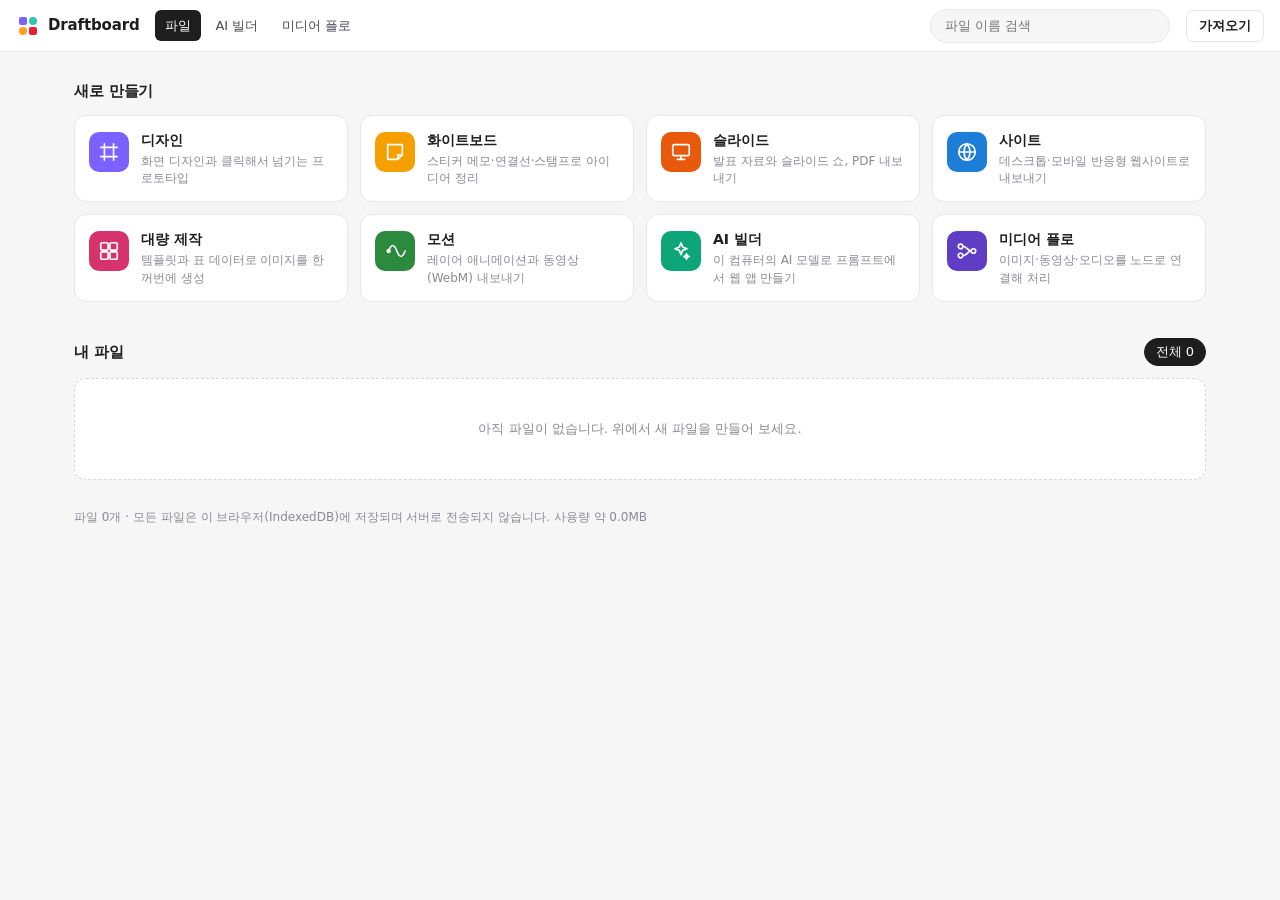
==== editor.html @ d63d5c28 "Draftboard: local browser design tool Design and prototyping, vector drawing, slides, whiteboard, re" ====
<!doctype html>
<html lang="ko">
<head>
  <meta charset="utf-8">
  <meta name="viewport" content="width=device-width, initial-scale=1">
  <title>Draftboard</title>
  <link rel="icon" href="favicon.svg" type="image/svg+xml">
  <link rel="stylesheet" href="styles.css">
</head>
<body>
  <header id="topbar">
    <div class="tb-left">
      <button id="menu-btn" class="tb-btn logo" title="메뉴" data-dd-owner>
        <svg viewBox="0 0 24 24" width="20" height="20"><rect x="3" y="3" width="8" height="8" rx="2" fill="#7B61FF"/><rect x="13" y="3" width="8" height="8" rx="4" fill="#2EC4B6"/><rect x="3" y="13" width="8" height="8" rx="4" fill="#FF9F1C"/><rect x="13" y="13" width="8" height="8" rx="2" fill="#E71D36"/></svg>
        <svg viewBox="0 0 8 8" width="8" height="8"><path d="M1 3l3 3 3-3" stroke="currentColor" fill="none"/></svg>
      </button>
      <div id="tools" class="tools"></div>
    </div>
    <div class="tb-center">
      <span id="kind-badge" class="kind-badge"></span>
      <input id="doc-name" spellcheck="false" autocomplete="off" title="파일 이름">
      <span id="save-state" class="save-state"></span>
    </div>
    <div class="tb-right">
      <button id="timer" class="timer-chip" hidden title="클릭하면 타이머를 끕니다"></button>
      <button id="undo-btn" class="tb-btn" title="실행 취소 (Ctrl+Z)"><svg viewBox="0 0 16 16" width="16" height="16"><path d="M5 3L2 6l3 3M2 6h8a4 4 0 010 8H7" stroke="currentColor" fill="none" stroke-width="1.3"/></svg></button>
      <button id="redo-btn" class="tb-btn" title="다시 실행 (Ctrl+Shift+Z)"><svg viewBox="0 0 16 16" width="16" height="16"><path d="M11 3l3 3-3 3M14 6H6a4 4 0 000 8h3" stroke="currentColor" fill="none" stroke-width="1.3"/></svg></button>
      <button id="zoom-btn" class="tb-btn zoom" data-dd-owner title="확대/축소">100%</button>
      <div class="split">
        <button id="play-btn" class="tb-btn" title="재생 (Ctrl+Alt+Enter)"><svg viewBox="0 0 16 16" width="16" height="16"><path d="M5 3l8 5-8 5z" fill="currentColor"/></svg></button>
        <button id="play-caret" class="tb-btn caret" data-dd-owner title="재생 방법"><svg viewBox="0 0 8 8" width="8" height="8"><path d="M1 3l3 3 3-3" stroke="currentColor" fill="none"/></svg></button>
      </div>
      <button id="export-btn" class="tb-primary" data-dd-owner>내보내기</button>
    </div>
  </header>

  <main id="app">
    <aside id="left" class="panel">
      <div class="tabs" id="left-tabs"></div>
      <div id="left-body" class="panel-body"></div>
    </aside>
    <section id="stage" data-tool="select">
      <svg id="canvas" xmlns="http://www.w3.org/2000/svg">
        <g id="world"></g>
        <g id="overlay"></g>
      </svg>
      <textarea id="text-editor" spellcheck="false"></textarea>
      <div id="stamp-palette" class="stamp-palette" hidden></div>
    </section>
    <aside id="right" class="panel">
      <div class="tabs" id="right-tabs"></div>
      <div id="props" class="panel-body"></div>
    </aside>
  </main>

  <div id="dropdown" class="dropdown" hidden></div>
  <div id="toast" role="status"></div>
  <input type="file" id="file-input" accept=".json,application/json" hidden>
  <input type="file" id="image-input" accept="image/*" multiple hidden>
  <div id="print-root"></div>

  <script src="scene.js"></script>
  <script src="motion.js"></script>
  <script src="codegen.js"></script>
  <script src="store.js"></script>
  <script src="zip.js"></script>
  <script src="editor-core.js"></script>
  <script src="editor-input.js"></script>
  <script src="editor-panels.js"></script>
  <script src="editor-present.js"></script>
  <script src="editor-extra.js"></script>
</body>
</html>
---- styles.css ----
:root {
  --accent: #0d8bff;
  --accent-soft: #e5f2ff;
  --bar: #2c2c2c;
  --bar-hover: #3d3d3d;
  --panel: #ffffff;
  --line: #e6e6e6;
  --text: #1e1e1e;
  --muted: #8a8a8a;
  --hover: #f2f2f2;
  --danger: #ff3d71;
  --font: "Pretendard", "Malgun Gothic", "Apple SD Gothic Neo", system-ui, sans-serif;
}

* { box-sizing: border-box; }
[hidden] { display: none !important; }
html, body { margin: 0; height: 100%; overflow: hidden; }
body { font: 12px/1.4 var(--font); color: var(--text); background: var(--panel); user-select: none; }
button { font: inherit; color: inherit; background: none; border: 0; cursor: pointer; padding: 0; }
input, select, textarea { font: inherit; color: inherit; }
svg { display: block; }
kbd { font: 11px ui-monospace, Consolas, monospace; background: var(--hover); border: 1px solid var(--line); border-radius: 3px; padding: 0 4px; }

/* ---------- top bar ---------- */
#topbar {
  height: 48px; background: var(--bar); color: #fff;
  display: grid; grid-template-columns: 1fr auto 1fr; align-items: center; padding: 0 8px; gap: 8px;
}
.tb-left, .tb-right { display: flex; align-items: center; gap: 2px; min-width: 0; }
.tb-right { justify-content: flex-end; gap: 4px; }
.tb-btn {
  height: 36px; min-width: 32px; padding: 0 8px; border-radius: 6px;
  display: inline-flex; align-items: center; justify-content: center; gap: 4px;
}
.tb-btn:hover { background: var(--bar-hover); }
.tb-btn:disabled { opacity: .35; cursor: default; background: none; }
.tb-btn.logo { margin-right: 4px; }
.tb-btn.zoom { min-width: 54px; font-variant-numeric: tabular-nums; }
.tb-btn.caret { min-width: 16px; padding: 0 3px; }
.tools { display: flex; gap: 2px; padding-left: 6px; border-left: 1px solid #444; }
.tool-group { display: flex; align-items: center; border-radius: 6px; }
.tool-group.active { background: var(--accent); }
.tool-group.active .tb-btn:hover { background: rgba(255, 255, 255, .12); }
.tool-group .tool { min-width: 34px; }
.split { display: flex; }
.tb-primary { height: 32px; padding: 0 14px; border-radius: 6px; background: var(--accent); color: #fff; font-weight: 600; }
.tb-primary:hover { filter: brightness(1.08); }
.tb-center { display: flex; align-items: center; gap: 8px; min-width: 0; }
.kind-badge { font-size: 11px; color: #bbb; border: 1px solid #555; border-radius: 10px; padding: 1px 8px; white-space: nowrap; }
.kind-badge:empty { display: none; }
#doc-name {
  width: 240px; text-align: center; background: transparent; border: 1px solid transparent;
  border-radius: 4px; color: #fff; padding: 5px 8px; font-weight: 600;
}
#doc-name:hover { border-color: #555; }
#doc-name:focus { outline: none; border-color: var(--accent); background: #1e1e1e; }
.save-state { color: #999; font-size: 11px; min-width: 44px; }
.timer-chip { height: 28px; padding: 0 10px; border-radius: 14px; background: #3a3a3a; color: #fff; font-variant-numeric: tabular-nums; }
.timer-chip.done { background: var(--danger); animation: blink 1s infinite; }
@keyframes blink { 50% { opacity: .55; } }

/* ---------- layout ---------- */
#app { display: grid; grid-template-columns: 240px 1fr 264px; height: calc(100% - 48px); }
.panel { background: var(--panel); display: flex; flex-direction: column; min-height: 0; }
.panel-body { flex: 1; overflow-y: auto; min-height: 0; }
#left { border-right: 1px solid var(--line); }
#right { border-left: 1px solid var(--line); }
.tabs { display: flex; gap: 2px; padding: 8px 8px 0; border-bottom: 1px solid var(--line); flex: none; }
.tab { padding: 6px 10px 8px; border-bottom: 2px solid transparent; color: var(--muted); font-weight: 600; }
.tab:hover { color: var(--text); }
.tab.on { color: var(--text); border-bottom-color: var(--text); }
.empty { color: var(--muted); padding: 16px; line-height: 1.7; }

/* ---------- layers ---------- */
.layers { list-style: none; margin: 0; padding: 4px 0 16px; }
.layer {
  display: flex; align-items: center; gap: 4px; height: 30px; padding-right: 6px; cursor: default;
  border-top: 1px solid transparent; border-bottom: 1px solid transparent;
}
.layer:hover { background: var(--hover); }
.layer.selected { background: var(--accent-soft); }
.layer.inner { color: #666; }
.layer.inner.selected { background: #f1f7ff; }
.layer.is-hidden .lname, .layer.is-hidden .licon { opacity: .4; }
.layer.drop-above { border-top-color: var(--accent); }
.layer.drop-below { border-bottom-color: var(--accent); }
.twisty { width: 14px; height: 20px; display: inline-flex; align-items: center; justify-content: center; color: #777; flex: none; }
.twisty.none { visibility: hidden; }
.licon { color: var(--muted); display: inline-flex; flex: none; }
.lname { flex: 1; overflow: hidden; white-space: nowrap; text-overflow: ellipsis; }
.rename { width: 100%; border: 1px solid var(--accent); border-radius: 3px; padding: 2px 4px; outline: none; }
.lbtn { width: 22px; height: 22px; border-radius: 4px; display: inline-flex; align-items: center; justify-content: center; color: var(--muted); visibility: hidden; flex: none; }
.lbtn:hover { background: #e4e4e4; color: var(--text); }
.layer:hover .lbtn, .lbtn.on { visibility: visible; }

/* ---------- slides ---------- */
.slides-head { display: flex; gap: 6px; padding: 10px; position: sticky; top: 0; background: var(--panel); z-index: 1; border-bottom: 1px solid var(--line); }
.slides { list-style: none; margin: 0; padding: 10px 10px 24px; display: grid; gap: 12px; }
.slide { display: grid; grid-template-columns: 18px 1fr; gap: 6px; align-items: start; border-radius: 6px; padding: 4px; border-top: 2px solid transparent; border-bottom: 2px solid transparent; }
.slide .num { color: var(--muted); font-variant-numeric: tabular-nums; padding-top: 2px; text-align: right; }
.slide .thumb { border: 1px solid var(--line); border-radius: 4px; overflow: hidden; background: #fff; width: 100%; }
.slide .thumb svg { width: 100%; height: 100%; }
.slide .slide-name { grid-column: 2; color: #555; white-space: nowrap; overflow: hidden; text-overflow: ellipsis; }
.slide:hover .thumb { border-color: #bbb; }
.slide.selected .thumb { outline: 2px solid var(--accent); outline-offset: -1px; }
.slide.drop-above { border-top-color: var(--accent); }
.slide.drop-below { border-bottom-color: var(--accent); }

/* ---------- stage ---------- */
#stage { position: relative; overflow: hidden; background-color: #f5f5f5; background-image: radial-gradient(circle, rgba(0,0,0,.09) 1px, transparent 1.2px); }
#canvas { width: 100%; height: 100%; touch-action: none; }
#stage #canvas { cursor: default; }
#stage[data-tool="rect"] #canvas, #stage[data-tool="ellipse"] #canvas, #stage[data-tool="frame"] #canvas,
#stage[data-tool="polygon"] #canvas, #stage[data-tool="star"] #canvas, #stage[data-tool="line"] #canvas,
#stage[data-tool="arrow"] #canvas, #stage[data-tool="pen"] #canvas, #stage[data-tool="pencil"] #canvas,
#stage[data-tool="marker"] #canvas, #stage[data-tool="connector"] #canvas, #stage[data-tool="sticky"] #canvas,
#stage[data-tool="stamp"] #canvas { cursor: crosshair; }
#stage[data-tool="text"] #canvas { cursor: text; }
#stage[data-tool="hand"] #canvas, #stage.space #canvas { cursor: grab; }
#stage.panning #canvas { cursor: grabbing; }
.frame-label { font: 11px var(--font); fill: #7a7a7a; user-select: none; }
.frame-label.sel { fill: var(--accent); }

#overlay * { pointer-events: none; }
#overlay .handle, #overlay .rot-zone, #overlay .anchor, #overlay .ctrl { pointer-events: all; }
#overlay .handle { fill: #fff; stroke: var(--accent); stroke-width: 1; }
#overlay .handle.pt { cursor: move; }
#overlay .rot-zone { fill: transparent; cursor: url("data:image/svg+xml,%3Csvg xmlns='http://www.w3.org/2000/svg' width='24' height='24' viewBox='0 0 24 24'%3E%3Cpath d='M6 15a7 7 0 1 0 2-9.5' fill='none' stroke='white' stroke-width='4'/%3E%3Cpath d='M6 15a7 7 0 1 0 2-9.5' fill='none' stroke='black' stroke-width='1.6'/%3E%3Cpath d='M3.5 3.5l5 1.6-3 4z' fill='black' stroke='white'/%3E%3C/svg%3E") 12 12, crosshair; }
#overlay .sel, #overlay .hover, #overlay .outline, #overlay .target { fill: none; stroke: var(--accent); }
#overlay .hover, #overlay .target { stroke-width: 2; }
#overlay .target { stroke: #18a058; }
#overlay .marquee { fill: rgba(13,139,255,.08); stroke: var(--accent); }
#overlay .guide { stroke: var(--danger); stroke-width: 1; }
#overlay .size-bg { fill: var(--accent); }
#overlay .size-text { fill: #fff; font: 600 11px var(--font); }
#overlay .vec-path { fill: none; stroke: var(--accent); stroke-width: 1; }
#overlay .ctrl-line { stroke: var(--accent); stroke-width: 1; }
#overlay .ctrl { fill: #fff; stroke: var(--accent); cursor: move; }
#overlay .anchor { fill: #fff; stroke: var(--accent); stroke-width: 1.5; cursor: move; }
#overlay .anchor.on { fill: var(--accent); }
#overlay .anchor.close { fill: #18a058; stroke: #18a058; }
#overlay .rubber { fill: none; stroke: var(--accent); stroke-dasharray: 4 3; }
#overlay .proto-link { fill: none; stroke: #18a0fb; stroke-width: 2; }
#overlay .proto-dot { fill: #fff; stroke: #18a0fb; stroke-width: 2; }
#overlay .proto-head { fill: #18a0fb; }
#overlay .proto-start rect { fill: #18a0fb; }
#overlay .proto-start text { fill: #fff; font: 600 11px var(--font); }
#overlay .measure { stroke: var(--danger); stroke-width: 1; }
#overlay .measure-box { fill: none; stroke: var(--danger); stroke-dasharray: 3 3; }
#overlay .measure-bg { fill: var(--danger); }
#overlay .measure-text { fill: #fff; font: 600 11px var(--font); }

#text-editor {
  position: absolute; display: none; margin: 0; padding: 0; border: 0; outline: 1px solid var(--accent);
  background: transparent; resize: none; overflow: hidden; z-index: 5; word-break: keep-all; overflow-wrap: anywhere;
}
.stamp-palette { position: absolute; top: 12px; left: 50%; transform: translateX(-50%); display: flex; gap: 2px; background: #fff; padding: 6px; border-radius: 10px; box-shadow: 0 6px 24px rgba(0,0,0,.15); z-index: 6; }
.stamp-palette[hidden] { display: none; }
.stamp { width: 36px; height: 36px; font-size: 22px; border-radius: 8px; }
.stamp:hover { background: var(--hover); }
.stamp.on { background: var(--accent-soft); outline: 2px solid var(--accent); }

/* ---------- properties ---------- */
.sec { border-bottom: 1px solid var(--line); padding: 12px 14px; }
.sec.head { padding-top: 10px; }
.sec-title { font-weight: 600; margin-bottom: 8px; display: flex; align-items: center; justify-content: space-between; min-height: 22px; }
.muted { color: var(--muted); }
.hint { color: var(--muted); margin: 8px 0 0; line-height: 1.55; }
.hint:first-child { margin-top: 0; }
.grid2 { display: grid; grid-template-columns: 1fr 1fr; gap: 8px; }
.grid2 + .grid2, .color-row + .grid2, .grid2 + .color-row, .seg + .grid2 { margin-top: 8px; }
.field { display: flex; align-items: center; height: 28px; border: 1px solid transparent; border-radius: 4px; background: var(--hover); padding: 0 6px; gap: 6px; min-width: 0; }
.field:hover { border-color: var(--line); }
.field:focus-within { border-color: var(--accent); background: #fff; }
.field > span { color: var(--muted); font-size: 11px; white-space: nowrap; flex: none; }
.field > span[data-scrub] { cursor: ew-resize; min-width: 12px; }
.field input, .field select { flex: 1; min-width: 0; width: 100%; border: 0; background: transparent; outline: none; padding: 0; }
.field select { cursor: pointer; }
.full { grid-column: 1 / -1; }
.type-badge { display: inline-flex; align-items: center; gap: 6px; color: var(--muted); margin-bottom: 6px; }
.name-input { width: 100%; border: 1px solid transparent; border-radius: 4px; padding: 4px 6px; font-weight: 600; background: transparent; }
.name-input:hover { border-color: var(--line); }
.name-input:focus { outline: none; border-color: var(--accent); }
.row { display: flex; align-items: center; gap: 8px; min-height: 28px; }
.row + .row, .color-row + .color-row { margin-top: 6px; }
.color-row .field { flex: 1; }
.swatch { width: 18px; height: 18px; border-radius: 3px; border: 1px solid rgba(0,0,0,.15); background: var(--c); position: relative; flex: none; cursor: pointer; overflow: hidden; }
.swatch input { position: absolute; inset: -6px; opacity: 0; cursor: pointer; width: 32px; height: 32px; }
.icon-btn { width: 28px; height: 28px; border-radius: 4px; display: inline-flex; align-items: center; justify-content: center; color: #555; flex: none; }
.icon-btn:hover { background: var(--hover); }
.icon-btn.on { background: var(--accent-soft); color: var(--accent); }
.icon-btn:disabled { opacity: .3; cursor: default; background: none; }
.align-row { display: flex; justify-content: space-between; }
.seg { display: flex; gap: 2px; background: var(--hover); border-radius: 6px; padding: 2px; }
.seg.wrap { flex-wrap: wrap; }
.seg .icon-btn { height: 24px; flex: 1; }
.seg-btn { flex: 1; height: 24px; border-radius: 4px; color: #555; padding: 0 6px; white-space: nowrap; }
.seg-btn:hover { background: #e9e9e9; }
.seg-btn.on { background: #fff; color: var(--text); box-shadow: 0 1px 2px rgba(0,0,0,.12); font-weight: 600; }
.btn { height: 28px; padding: 0 10px; border-radius: 5px; border: 1px solid var(--line); background: #fff; display: inline-flex; align-items: center; justify-content: center; gap: 6px; white-space: nowrap; }
.btn:hover { background: var(--hover); }
.btn.primary { background: var(--accent); border-color: var(--accent); color: #fff; }
.btn.primary:hover { filter: brightness(1.06); }
.btn.small { height: 26px; padding: 0 8px; }
.btn-row { display: flex; gap: 6px; flex-wrap: wrap; margin-top: 8px; }
.btn-row:first-child { margin-top: 0; }
.btn-row .btn { flex: 1; }
.btn-col { display: grid; gap: 6px; }
.slides-head .btn { flex: 1; }
.tips { margin: 0 0 4px; padding-left: 16px; color: #555; line-height: 1.9; }
.swatches { display: grid; grid-template-columns: repeat(8, 1fr); gap: 6px; }
.sw { aspect-ratio: 1; border-radius: 50%; background: var(--c); border: 1px solid rgba(0,0,0,.15); }
.sw.on { outline: 2px solid var(--accent); outline-offset: 2px; }
.notes { width: 100%; min-height: 90px; resize: vertical; border: 1px solid var(--line); border-radius: 4px; padding: 6px; outline: none; }
.notes:focus { border-color: var(--accent); }
.check { display: flex; align-items: center; gap: 6px; height: 24px; }
.fx-title { display: flex; justify-content: space-between; align-items: center; color: #555; margin: 4px 0 6px; }
.fx-title:not(:first-child) { margin-top: 12px; }
.rule-label { color: var(--muted); margin-bottom: 6px; }
.link-list { list-style: none; margin: 0; padding: 0; }
.link-list li { display: flex; justify-content: space-between; gap: 8px; padding: 6px 4px; border-radius: 4px; cursor: pointer; }
.link-list li:hover { background: var(--hover); }
.link-list li span { overflow: hidden; text-overflow: ellipsis; white-space: nowrap; }

/* timeline */
.timeline { list-style: none; margin: 0; padding: 0; position: relative; }
.tl-row { display: grid; grid-template-columns: 84px 1fr; align-items: center; gap: 8px; height: 26px; border-radius: 4px; cursor: pointer; padding: 0 4px; }
.tl-row:hover { background: var(--hover); }
.tl-row.selected { background: var(--accent-soft); }
.tl-name { overflow: hidden; text-overflow: ellipsis; white-space: nowrap; }
.tl-track { position: relative; height: 10px; background: #eee; border-radius: 5px; }
.tl-bar { position: absolute; top: 0; bottom: 0; background: #7b61ff; border-radius: 5px; }
.tl-bar.loop { background: repeating-linear-gradient(90deg, #7b61ff 0 6px, #a594ff 6px 12px); }
.tl-scale { display: flex; justify-content: space-between; color: var(--muted); font-size: 10px; margin: 0 4px 4px 96px; }
.tl-wrap { position: relative; }
.tl-head { position: absolute; top: 0; bottom: 0; left: calc(96px + (100% - 100px) * var(--p, 0)); width: 2px; background: var(--danger); border-radius: 1px; pointer-events: none; }
.tl-head[hidden] { display: none; }

/* code */
.inspect { width: 100%; border-collapse: collapse; }
.inspect th { text-align: left; color: var(--muted); font-weight: 400; padding: 3px 6px 3px 0; vertical-align: top; white-space: nowrap; width: 1%; }
.inspect td { padding: 3px 0; font-family: ui-monospace, Consolas, monospace; font-size: 11px; word-break: break-all; cursor: copy; }
.inspect td:hover { color: var(--accent); }
.code { margin: 8px 0 0; background: #1e1e2a; color: #e6e6f0; border-radius: 6px; padding: 10px; font: 11px/1.5 ui-monospace, Consolas, monospace; max-height: 340px; overflow: auto; white-space: pre; user-select: text; }

/* ---------- dropdown / modal / toast ---------- */
.dropdown {
  position: fixed; z-index: 50; min-width: 220px; background: #1e1e1e; color: #fff; border-radius: 8px;
  padding: 6px 0; box-shadow: 0 8px 28px rgba(0,0,0,.3); max-height: calc(100vh - 16px); overflow-y: auto;
}
.dropdown[hidden] { display: none; }
.dd-item { display: flex; justify-content: space-between; align-items: center; gap: 24px; width: 100%; padding: 6px 16px 6px 26px; text-align: left; position: relative; }
.dd-item > span { display: inline-flex; align-items: center; gap: 8px; }
.dd-item:hover:not(:disabled) { background: var(--accent); }
.dd-item:disabled { opacity: .4; cursor: default; }
.dd-item.checked::before { content: "✓"; position: absolute; left: 9px; }
.dd-item kbd { background: none; border: 0; color: #aaa; padding: 0; }
.dd-item:hover kbd { color: #fff; }
.dd-ic { display: inline-flex; color: #ddd; }
.dd-head { color: #8d8d8d; font-size: 11px; padding: 8px 16px 2px; }
.dd-sep { height: 1px; background: #3a3a3a; margin: 6px 0; }

.modal { position: fixed; inset: 0; background: rgba(0,0,0,.35); display: flex; align-items: center; justify-content: center; z-index: 60; }
.modal-box { width: 460px; max-width: calc(100vw - 32px); max-height: 86vh; display: flex; flex-direction: column; background: #fff; border-radius: 10px; box-shadow: 0 16px 48px rgba(0,0,0,.3); }
.modal-box.wide { width: 900px; }
.modal-head { display: flex; justify-content: space-between; align-items: center; padding: 10px 16px; font-weight: 600; font-size: 13px; border-bottom: 1px solid var(--line); flex: none; }
.modal-body { padding: 14px 16px 16px; overflow: auto; user-select: text; }
.progress { height: 8px; border-radius: 4px; background: #eee; overflow: hidden; margin-top: 10px; }
.progress span { display: block; height: 100%; width: 0; background: var(--accent); transition: width .2s; }
.sc-grid { display: grid; grid-template-columns: repeat(2, 1fr); gap: 4px 28px; }
.sc-grid h4 { margin: 10px 0 4px; font-size: 12px; }
.sc-row { display: flex; justify-content: space-between; gap: 12px; padding: 5px 0; border-bottom: 1px solid #f0f0f0; }
.input { width: 100%; border: 1px solid var(--line); border-radius: 5px; padding: 6px 8px; background: #fff; outline: none; }
.input:focus { border-color: var(--accent); }
.lbl { display: block; font-weight: 600; margin: 12px 0 6px; }
.lbl:first-child { margin-top: 0; }

/* bulk creation */
.bz { display: grid; grid-template-columns: 1fr 1fr; gap: 20px; }
.bz-data { min-height: 220px; resize: vertical; font: 12px/1.5 ui-monospace, Consolas, monospace; white-space: pre; }
.bz-map { width: 100%; border-collapse: collapse; }
.bz-map td { padding: 3px 0; }
.bz-map td:first-child { padding-right: 10px; white-space: nowrap; }
.bz-preview { max-height: 220px; overflow: auto; border: 1px solid var(--line); border-radius: 5px; }
.bz-table { border-collapse: collapse; width: 100%; font-size: 11px; }
.bz-table th, .bz-table td { border-bottom: 1px solid #f0f0f0; padding: 4px 6px; text-align: left; white-space: nowrap; max-width: 160px; overflow: hidden; text-overflow: ellipsis; }
.bz-table th { background: #fafafa; position: sticky; top: 0; }
.bz-foot { display: flex; justify-content: flex-end; align-items: center; gap: 8px; margin-top: 16px; padding-top: 12px; border-top: 1px solid var(--line); }
.bz-foot .muted { margin-right: auto; }

#toast {
  position: fixed; left: 50%; bottom: 24px; transform: translate(-50%, 20px); opacity: 0; pointer-events: none;
  background: #1e1e1e; color: #fff; padding: 9px 14px; border-radius: 6px; transition: .2s; z-index: 90; max-width: min(640px, calc(100vw - 32px));
}
#toast.show { opacity: 1; transform: translate(-50%, 0); }
.fatal { position: fixed; inset: 48px 0 0; display: grid; place-items: center; background: #fff; font-size: 14px; z-index: 80; }
.fatal a { color: var(--accent); }

/* ---------- presentation ---------- */
.present { position: fixed; inset: 0; z-index: 100; background: #111; color: #fff; overflow: hidden; }
.pr-layer { position: absolute; inset: 0 0 56px; }
.pr-screen { position: absolute; inset: 0; display: grid; place-items: center; }
.pr-screen svg { box-shadow: 0 10px 40px rgba(0,0,0,.45); background: #fff; }
.pr-hud { position: absolute; left: 0; right: 0; bottom: 0; height: 56px; display: flex; align-items: center; justify-content: center; gap: 10px; background: #1b1b1b; border-top: 1px solid #2a2a2a; }
.pr-hud button { height: 32px; min-width: 32px; padding: 0 10px; border-radius: 6px; color: #ddd; }
.pr-hud button:hover { background: #2f2f2f; color: #fff; }
.pr-count { font-variant-numeric: tabular-nums; color: #aaa; min-width: 56px; text-align: center; }
.pr-title { color: #888; max-width: 30vw; overflow: hidden; text-overflow: ellipsis; white-space: nowrap; margin-right: 12px; }
.pr-notes { position: absolute; left: 50%; bottom: 72px; transform: translateX(-50%); width: min(720px, 90vw); max-height: 30vh; overflow: auto; background: rgba(20,20,20,.92); border: 1px solid #333; border-radius: 10px; padding: 14px 18px; font-size: 15px; line-height: 1.6; white-space: pre-wrap; }
.pr-notes[hidden], .pr-end[hidden] { display: none; }
.pr-end { position: absolute; inset: 0 0 56px; display: grid; place-items: center; background: #000; text-align: center; }
.pr-end div { display: grid; gap: 8px; font-size: 16px; }
.pr-end span { color: #999; font-size: 13px; }
.pr-hot { position: fixed; border: 2px solid #18a0fb; background: rgba(24,160,251,.18); border-radius: 4px; pointer-events: none; animation: hot .7s ease-out forwards; }
@keyframes hot { from { opacity: 1; } to { opacity: 0; } }

/* ---------- printing slides ---------- */
#print-root { display: none; }
@media print {
  body { overflow: visible; height: auto; background: #fff; }
  body > *:not(#print-root) { display: none !important; }
  #print-root { display: block; }
  .print-page { width: 100vw; height: 100vh; page-break-after: always; break-after: page; overflow: hidden; }
  .print-page svg { width: 100%; height: 100%; }
}

/* ---------- embedded demo ---------- */
body.demo #save-state, body.demo #kind-badge { display: none; }
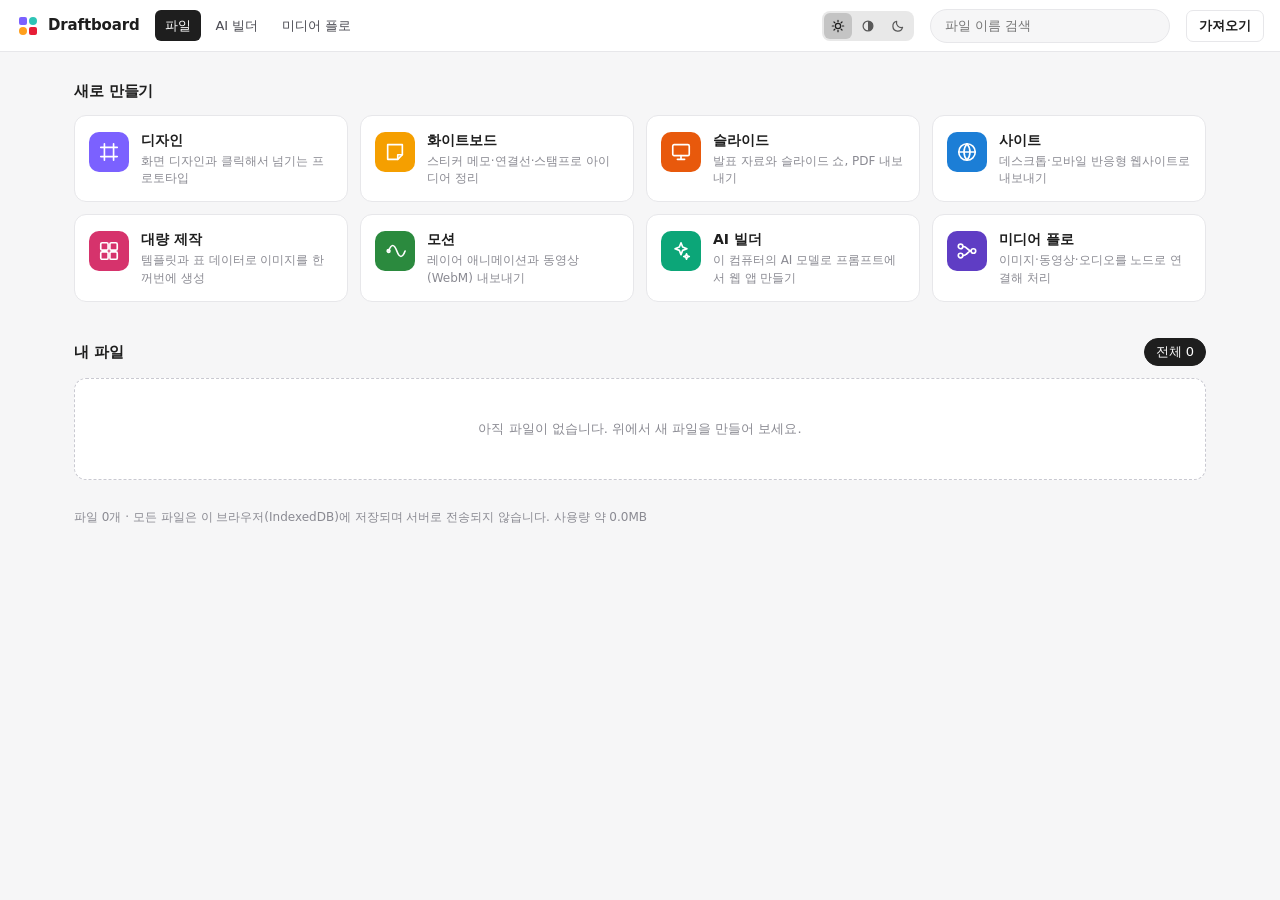
==== commit 4094a50d: "Add light, gray and dark themes and a home button - theme.js keeps the chosen theme across pages and" ====
--- a/editor.html
+++ b/editor.html
@@ -5,14 +5,18 @@
   <meta name="viewport" content="width=device-width, initial-scale=1">
   <title>Draftboard</title>
   <link rel="icon" href="favicon.svg" type="image/svg+xml">
+  <script src="theme.js"></script>
   <link rel="stylesheet" href="styles.css">
 </head>
 <body>
   <header id="topbar">
     <div class="tb-left">
-      <button id="menu-btn" class="tb-btn logo" title="메뉴" data-dd-owner>
-        <svg viewBox="0 0 24 24" width="20" height="20"><rect x="3" y="3" width="8" height="8" rx="2" fill="#7B61FF"/><rect x="13" y="3" width="8" height="8" rx="4" fill="#2EC4B6"/><rect x="3" y="13" width="8" height="8" rx="4" fill="#FF9F1C"/><rect x="13" y="13" width="8" height="8" rx="2" fill="#E71D36"/></svg>
-        <svg viewBox="0 0 8 8" width="8" height="8"><path d="M1 3l3 3 3-3" stroke="currentColor" fill="none"/></svg>
+      <a id="home-btn" class="tb-btn home" href="index.html" title="홈으로" aria-label="홈으로">
+        <svg viewBox="0 0 24 24" width="20" height="20" aria-hidden="true"><rect x="3" y="3" width="8" height="8" rx="2" fill="#7B61FF"/><rect x="13" y="3" width="8" height="8" rx="4" fill="#2EC4B6"/><rect x="3" y="13" width="8" height="8" rx="4" fill="#FF9F1C"/><rect x="13" y="13" width="8" height="8" rx="2" fill="#E71D36"/></svg>
+      </a>
+      <button id="menu-btn" class="tb-btn menu" title="메뉴" aria-label="메뉴" data-dd-owner>
+        <svg viewBox="0 0 16 16" width="16" height="16" aria-hidden="true"><path d="M2.5 4h11M2.5 8h11M2.5 12h11" stroke="currentColor" stroke-width="1.4" stroke-linecap="round"/></svg>
+        <svg viewBox="0 0 8 8" width="8" height="8" aria-hidden="true"><path d="M1 3l3 3 3-3" stroke="currentColor" fill="none"/></svg>
       </button>
       <div id="tools" class="tools"></div>
     </div>
@@ -22,6 +26,7 @@
       <span id="save-state" class="save-state"></span>
     </div>
     <div class="tb-right">
+      <div class="tb-theme compact" data-theme-switch></div>
       <button id="timer" class="timer-chip" hidden title="클릭하면 타이머를 끕니다"></button>
       <button id="undo-btn" class="tb-btn" title="실행 취소 (Ctrl+Z)"><svg viewBox="0 0 16 16" width="16" height="16"><path d="M5 3L2 6l3 3M2 6h8a4 4 0 010 8H7" stroke="currentColor" fill="none" stroke-width="1.3"/></svg></button>
       <button id="redo-btn" class="tb-btn" title="다시 실행 (Ctrl+Shift+Z)"><svg viewBox="0 0 16 16" width="16" height="16"><path d="M11 3l3 3-3 3M14 6H6a4 4 0 000 8h3" stroke="currentColor" fill="none" stroke-width="1.3"/></svg></button>
--- a/styles.css
+++ b/styles.css
@@ -1,15 +1,80 @@
 :root {
   --accent: #0d8bff;
   --accent-soft: #e5f2ff;
+  --accent-soft-2: #f1f7ff;
   --bar: #2c2c2c;
   --bar-hover: #3d3d3d;
+  --bar-line: #444444;
   --panel: #ffffff;
+  --raised: #ffffff;
   --line: #e6e6e6;
+  --line-soft: #f0f0f0;
+  --line-strong: #bbbbbb;
   --text: #1e1e1e;
+  --text-2: #555555;
   --muted: #8a8a8a;
   --hover: #f2f2f2;
+  --hover-2: #e6e6e6;
+  --canvas: #f5f5f5;
+  --canvas-board: #f4f1ea;
+  --grid-dot: rgba(0, 0, 0, .09);
+  --frame-label: #7a7a7a;
+  --swatch-line: rgba(0, 0, 0, .15);
+  --menu: #1e1e1e;
+  --menu-line: #3a3a3a;
+  --toast: #1e1e1e;
   --danger: #ff3d71;
   --font: "Pretendard", "Malgun Gothic", "Apple SD Gothic Neo", system-ui, sans-serif;
+}
+:root[data-theme="gray"] {
+  --accent-soft: rgba(13, 139, 255, .32);
+  --accent-soft-2: rgba(13, 139, 255, .18);
+  --bar: #36363a;
+  --bar-hover: #46464b;
+  --bar-line: #55555b;
+  --panel: #48484d;
+  --raised: #5a5a60;
+  --line: #5c5c62;
+  --line-soft: #535358;
+  --line-strong: #7c7c83;
+  --text: #f2f2f4;
+  --text-2: #d6d6db;
+  --muted: #b8b8be;
+  --hover: #545459;
+  --hover-2: #606066;
+  --canvas: #5d5d62;
+  --canvas-board: #5f5d58;
+  --grid-dot: rgba(255, 255, 255, .09);
+  --frame-label: #cfcfd4;
+  --swatch-line: rgba(255, 255, 255, .25);
+  --menu: #2c2c30;
+  --menu-line: #46464b;
+  --toast: #2c2c30;
+}
+:root[data-theme="dark"] {
+  --accent-soft: rgba(13, 139, 255, .26);
+  --accent-soft-2: rgba(13, 139, 255, .14);
+  --bar: #1c1c1e;
+  --bar-hover: #2f2f33;
+  --bar-line: #3a3a3e;
+  --panel: #2a2a2d;
+  --raised: #3a3a3e;
+  --line: #3a3a3e;
+  --line-soft: #333336;
+  --line-strong: #56565c;
+  --text: #ececee;
+  --text-2: #c4c4c9;
+  --muted: #8e8e95;
+  --hover: #343438;
+  --hover-2: #3f3f44;
+  --canvas: #1e1e1e;
+  --canvas-board: #22201d;
+  --grid-dot: rgba(255, 255, 255, .07);
+  --frame-label: #9a9aa2;
+  --swatch-line: rgba(255, 255, 255, .2);
+  --menu: #232326;
+  --menu-line: #3a3a3e;
+  --toast: #3a3a3e;
 }
 
 * { box-sizing: border-box; }
@@ -18,26 +83,28 @@
 body { font: 12px/1.4 var(--font); color: var(--text); background: var(--panel); user-select: none; }
 button { font: inherit; color: inherit; background: none; border: 0; cursor: pointer; padding: 0; }
 input, select, textarea { font: inherit; color: inherit; }
+a { color: inherit; }
 svg { display: block; }
 kbd { font: 11px ui-monospace, Consolas, monospace; background: var(--hover); border: 1px solid var(--line); border-radius: 3px; padding: 0 4px; }
 
 /* ---------- top bar ---------- */
 #topbar {
-  height: 48px; background: var(--bar); color: #fff;
+  height: 48px; background: var(--bar); color: #fff; border-bottom: 1px solid var(--bar-line);
   display: grid; grid-template-columns: 1fr auto 1fr; align-items: center; padding: 0 8px; gap: 8px;
 }
 .tb-left, .tb-right { display: flex; align-items: center; gap: 2px; min-width: 0; }
 .tb-right { justify-content: flex-end; gap: 4px; }
 .tb-btn {
-  height: 36px; min-width: 32px; padding: 0 8px; border-radius: 6px;
+  height: 36px; min-width: 32px; padding: 0 8px; border-radius: 6px; text-decoration: none;
   display: inline-flex; align-items: center; justify-content: center; gap: 4px;
 }
 .tb-btn:hover { background: var(--bar-hover); }
 .tb-btn:disabled { opacity: .35; cursor: default; background: none; }
-.tb-btn.logo { margin-right: 4px; }
+.tb-btn.home { min-width: 36px; }
+.tb-btn.menu { margin-right: 4px; }
 .tb-btn.zoom { min-width: 54px; font-variant-numeric: tabular-nums; }
 .tb-btn.caret { min-width: 16px; padding: 0 3px; }
-.tools { display: flex; gap: 2px; padding-left: 6px; border-left: 1px solid #444; }
+.tools { display: flex; gap: 2px; padding-left: 6px; border-left: 1px solid var(--bar-line); }
 .tool-group { display: flex; align-items: center; border-radius: 6px; }
 .tool-group.active { background: var(--accent); }
 .tool-group.active .tb-btn:hover { background: rgba(255, 255, 255, .12); }
@@ -46,16 +113,17 @@
 .tb-primary { height: 32px; padding: 0 14px; border-radius: 6px; background: var(--accent); color: #fff; font-weight: 600; }
 .tb-primary:hover { filter: brightness(1.08); }
 .tb-center { display: flex; align-items: center; gap: 8px; min-width: 0; }
-.kind-badge { font-size: 11px; color: #bbb; border: 1px solid #555; border-radius: 10px; padding: 1px 8px; white-space: nowrap; }
+.tb-theme { margin-right: 6px; }
+.kind-badge { font-size: 11px; color: #c4c4c4; border: 1px solid #5c5c5c; border-radius: 10px; padding: 1px 8px; white-space: nowrap; }
 .kind-badge:empty { display: none; }
 #doc-name {
   width: 240px; text-align: center; background: transparent; border: 1px solid transparent;
   border-radius: 4px; color: #fff; padding: 5px 8px; font-weight: 600;
 }
-#doc-name:hover { border-color: #555; }
-#doc-name:focus { outline: none; border-color: var(--accent); background: #1e1e1e; }
-.save-state { color: #999; font-size: 11px; min-width: 44px; }
-.timer-chip { height: 28px; padding: 0 10px; border-radius: 14px; background: #3a3a3a; color: #fff; font-variant-numeric: tabular-nums; }
+#doc-name:hover { border-color: #5c5c5c; }
+#doc-name:focus { outline: none; border-color: var(--accent); background: rgba(0, 0, 0, .3); }
+.save-state { color: #a0a0a0; font-size: 11px; min-width: 44px; }
+.timer-chip { height: 28px; padding: 0 10px; border-radius: 14px; background: rgba(255, 255, 255, .12); color: #fff; font-variant-numeric: tabular-nums; }
 .timer-chip.done { background: var(--danger); animation: blink 1s infinite; }
 @keyframes blink { 50% { opacity: .55; } }
 
@@ -79,18 +147,18 @@
 }
 .layer:hover { background: var(--hover); }
 .layer.selected { background: var(--accent-soft); }
-.layer.inner { color: #666; }
-.layer.inner.selected { background: #f1f7ff; }
+.layer.inner { color: var(--text-2); }
+.layer.inner.selected { background: var(--accent-soft-2); }
 .layer.is-hidden .lname, .layer.is-hidden .licon { opacity: .4; }
 .layer.drop-above { border-top-color: var(--accent); }
 .layer.drop-below { border-bottom-color: var(--accent); }
-.twisty { width: 14px; height: 20px; display: inline-flex; align-items: center; justify-content: center; color: #777; flex: none; }
+.twisty { width: 14px; height: 20px; display: inline-flex; align-items: center; justify-content: center; color: var(--muted); flex: none; }
 .twisty.none { visibility: hidden; }
 .licon { color: var(--muted); display: inline-flex; flex: none; }
 .lname { flex: 1; overflow: hidden; white-space: nowrap; text-overflow: ellipsis; }
-.rename { width: 100%; border: 1px solid var(--accent); border-radius: 3px; padding: 2px 4px; outline: none; }
+.rename { width: 100%; border: 1px solid var(--accent); border-radius: 3px; padding: 2px 4px; outline: none; background: var(--panel); }
 .lbtn { width: 22px; height: 22px; border-radius: 4px; display: inline-flex; align-items: center; justify-content: center; color: var(--muted); visibility: hidden; flex: none; }
-.lbtn:hover { background: #e4e4e4; color: var(--text); }
+.lbtn:hover { background: var(--hover-2); color: var(--text); }
 .layer:hover .lbtn, .lbtn.on { visibility: visible; }
 
 /* ---------- slides ---------- */
@@ -100,14 +168,15 @@
 .slide .num { color: var(--muted); font-variant-numeric: tabular-nums; padding-top: 2px; text-align: right; }
 .slide .thumb { border: 1px solid var(--line); border-radius: 4px; overflow: hidden; background: #fff; width: 100%; }
 .slide .thumb svg { width: 100%; height: 100%; }
-.slide .slide-name { grid-column: 2; color: #555; white-space: nowrap; overflow: hidden; text-overflow: ellipsis; }
-.slide:hover .thumb { border-color: #bbb; }
+.slide .slide-name { grid-column: 2; color: var(--text-2); white-space: nowrap; overflow: hidden; text-overflow: ellipsis; }
+.slide:hover .thumb { border-color: var(--line-strong); }
 .slide.selected .thumb { outline: 2px solid var(--accent); outline-offset: -1px; }
 .slide.drop-above { border-top-color: var(--accent); }
 .slide.drop-below { border-bottom-color: var(--accent); }
 
 /* ---------- stage ---------- */
-#stage { position: relative; overflow: hidden; background-color: #f5f5f5; background-image: radial-gradient(circle, rgba(0,0,0,.09) 1px, transparent 1.2px); }
+#stage { position: relative; overflow: hidden; background-color: var(--canvas); background-image: radial-gradient(circle, var(--grid-dot) 1px, transparent 1.2px); }
+#stage.board { background-color: var(--canvas-board); }
 #canvas { width: 100%; height: 100%; touch-action: none; }
 #stage #canvas { cursor: default; }
 #stage[data-tool="rect"] #canvas, #stage[data-tool="ellipse"] #canvas, #stage[data-tool="frame"] #canvas,
@@ -118,7 +187,7 @@
 #stage[data-tool="text"] #canvas { cursor: text; }
 #stage[data-tool="hand"] #canvas, #stage.space #canvas { cursor: grab; }
 #stage.panning #canvas { cursor: grabbing; }
-.frame-label { font: 11px var(--font); fill: #7a7a7a; user-select: none; }
+.frame-label { font: 11px var(--font); fill: var(--frame-label); user-select: none; }
 .frame-label.sel { fill: var(--accent); }
 
 #overlay * { pointer-events: none; }
@@ -129,7 +198,7 @@
 #overlay .sel, #overlay .hover, #overlay .outline, #overlay .target { fill: none; stroke: var(--accent); }
 #overlay .hover, #overlay .target { stroke-width: 2; }
 #overlay .target { stroke: #18a058; }
-#overlay .marquee { fill: rgba(13,139,255,.08); stroke: var(--accent); }
+#overlay .marquee { fill: rgba(13, 139, 255, .08); stroke: var(--accent); }
 #overlay .guide { stroke: var(--danger); stroke-width: 1; }
 #overlay .size-bg { fill: var(--accent); }
 #overlay .size-text { fill: #fff; font: 600 11px var(--font); }
@@ -154,8 +223,7 @@
   position: absolute; display: none; margin: 0; padding: 0; border: 0; outline: 1px solid var(--accent);
   background: transparent; resize: none; overflow: hidden; z-index: 5; word-break: keep-all; overflow-wrap: anywhere;
 }
-.stamp-palette { position: absolute; top: 12px; left: 50%; transform: translateX(-50%); display: flex; gap: 2px; background: #fff; padding: 6px; border-radius: 10px; box-shadow: 0 6px 24px rgba(0,0,0,.15); z-index: 6; }
-.stamp-palette[hidden] { display: none; }
+.stamp-palette { position: absolute; top: 12px; left: 50%; transform: translateX(-50%); display: flex; gap: 2px; background: var(--raised); padding: 6px; border-radius: 10px; box-shadow: 0 6px 24px rgba(0, 0, 0, .18); z-index: 6; }
 .stamp { width: 36px; height: 36px; font-size: 22px; border-radius: 8px; }
 .stamp:hover { background: var(--hover); }
 .stamp.on { background: var(--accent-soft); outline: 2px solid var(--accent); }
@@ -171,11 +239,12 @@
 .grid2 + .grid2, .color-row + .grid2, .grid2 + .color-row, .seg + .grid2 { margin-top: 8px; }
 .field { display: flex; align-items: center; height: 28px; border: 1px solid transparent; border-radius: 4px; background: var(--hover); padding: 0 6px; gap: 6px; min-width: 0; }
 .field:hover { border-color: var(--line); }
-.field:focus-within { border-color: var(--accent); background: #fff; }
+.field:focus-within { border-color: var(--accent); background: var(--panel); }
 .field > span { color: var(--muted); font-size: 11px; white-space: nowrap; flex: none; }
 .field > span[data-scrub] { cursor: ew-resize; min-width: 12px; }
 .field input, .field select { flex: 1; min-width: 0; width: 100%; border: 0; background: transparent; outline: none; padding: 0; }
 .field select { cursor: pointer; }
+.field select option { background: var(--panel); color: var(--text); }
 .full { grid-column: 1 / -1; }
 .type-badge { display: inline-flex; align-items: center; gap: 6px; color: var(--muted); margin-bottom: 6px; }
 .name-input { width: 100%; border: 1px solid transparent; border-radius: 4px; padding: 4px 6px; font-weight: 600; background: transparent; }
@@ -184,9 +253,9 @@
 .row { display: flex; align-items: center; gap: 8px; min-height: 28px; }
 .row + .row, .color-row + .color-row { margin-top: 6px; }
 .color-row .field { flex: 1; }
-.swatch { width: 18px; height: 18px; border-radius: 3px; border: 1px solid rgba(0,0,0,.15); background: var(--c); position: relative; flex: none; cursor: pointer; overflow: hidden; }
+.swatch { width: 18px; height: 18px; border-radius: 3px; border: 1px solid var(--swatch-line); background: var(--c); position: relative; flex: none; cursor: pointer; overflow: hidden; }
 .swatch input { position: absolute; inset: -6px; opacity: 0; cursor: pointer; width: 32px; height: 32px; }
-.icon-btn { width: 28px; height: 28px; border-radius: 4px; display: inline-flex; align-items: center; justify-content: center; color: #555; flex: none; }
+.icon-btn { width: 28px; height: 28px; border-radius: 4px; display: inline-flex; align-items: center; justify-content: center; color: var(--text-2); flex: none; }
 .icon-btn:hover { background: var(--hover); }
 .icon-btn.on { background: var(--accent-soft); color: var(--accent); }
 .icon-btn:disabled { opacity: .3; cursor: default; background: none; }
@@ -194,10 +263,10 @@
 .seg { display: flex; gap: 2px; background: var(--hover); border-radius: 6px; padding: 2px; }
 .seg.wrap { flex-wrap: wrap; }
 .seg .icon-btn { height: 24px; flex: 1; }
-.seg-btn { flex: 1; height: 24px; border-radius: 4px; color: #555; padding: 0 6px; white-space: nowrap; }
-.seg-btn:hover { background: #e9e9e9; }
-.seg-btn.on { background: #fff; color: var(--text); box-shadow: 0 1px 2px rgba(0,0,0,.12); font-weight: 600; }
-.btn { height: 28px; padding: 0 10px; border-radius: 5px; border: 1px solid var(--line); background: #fff; display: inline-flex; align-items: center; justify-content: center; gap: 6px; white-space: nowrap; }
+.seg-btn { flex: 1; height: 24px; border-radius: 4px; color: var(--text-2); padding: 0 6px; white-space: nowrap; }
+.seg-btn:hover { background: var(--hover-2); }
+.seg-btn.on { background: var(--raised); color: var(--text); box-shadow: 0 1px 2px rgba(0, 0, 0, .12); font-weight: 600; }
+.btn { height: 28px; padding: 0 10px; border-radius: 5px; border: 1px solid var(--line); background: var(--panel); display: inline-flex; align-items: center; justify-content: center; gap: 6px; white-space: nowrap; }
 .btn:hover { background: var(--hover); }
 .btn.primary { background: var(--accent); border-color: var(--accent); color: #fff; }
 .btn.primary:hover { filter: brightness(1.06); }
@@ -207,14 +276,14 @@
 .btn-row .btn { flex: 1; }
 .btn-col { display: grid; gap: 6px; }
 .slides-head .btn { flex: 1; }
-.tips { margin: 0 0 4px; padding-left: 16px; color: #555; line-height: 1.9; }
+.tips { margin: 0 0 4px; padding-left: 16px; color: var(--text-2); line-height: 1.9; }
 .swatches { display: grid; grid-template-columns: repeat(8, 1fr); gap: 6px; }
-.sw { aspect-ratio: 1; border-radius: 50%; background: var(--c); border: 1px solid rgba(0,0,0,.15); }
+.sw { aspect-ratio: 1; border-radius: 50%; background: var(--c); border: 1px solid var(--swatch-line); }
 .sw.on { outline: 2px solid var(--accent); outline-offset: 2px; }
-.notes { width: 100%; min-height: 90px; resize: vertical; border: 1px solid var(--line); border-radius: 4px; padding: 6px; outline: none; }
+.notes { width: 100%; min-height: 90px; resize: vertical; border: 1px solid var(--line); border-radius: 4px; padding: 6px; outline: none; background: var(--panel); }
 .notes:focus { border-color: var(--accent); }
 .check { display: flex; align-items: center; gap: 6px; height: 24px; }
-.fx-title { display: flex; justify-content: space-between; align-items: center; color: #555; margin: 4px 0 6px; }
+.fx-title { display: flex; justify-content: space-between; align-items: center; color: var(--text-2); margin: 4px 0 6px; }
 .fx-title:not(:first-child) { margin-top: 12px; }
 .rule-label { color: var(--muted); margin-bottom: 6px; }
 .link-list { list-style: none; margin: 0; padding: 0; }
@@ -223,18 +292,17 @@
 .link-list li span { overflow: hidden; text-overflow: ellipsis; white-space: nowrap; }
 
 /* timeline */
+.tl-wrap { position: relative; }
 .timeline { list-style: none; margin: 0; padding: 0; position: relative; }
 .tl-row { display: grid; grid-template-columns: 84px 1fr; align-items: center; gap: 8px; height: 26px; border-radius: 4px; cursor: pointer; padding: 0 4px; }
 .tl-row:hover { background: var(--hover); }
 .tl-row.selected { background: var(--accent-soft); }
 .tl-name { overflow: hidden; text-overflow: ellipsis; white-space: nowrap; }
-.tl-track { position: relative; height: 10px; background: #eee; border-radius: 5px; }
+.tl-track { position: relative; height: 10px; background: var(--hover-2); border-radius: 5px; }
 .tl-bar { position: absolute; top: 0; bottom: 0; background: #7b61ff; border-radius: 5px; }
 .tl-bar.loop { background: repeating-linear-gradient(90deg, #7b61ff 0 6px, #a594ff 6px 12px); }
 .tl-scale { display: flex; justify-content: space-between; color: var(--muted); font-size: 10px; margin: 0 4px 4px 96px; }
-.tl-wrap { position: relative; }
 .tl-head { position: absolute; top: 0; bottom: 0; left: calc(96px + (100% - 100px) * var(--p, 0)); width: 2px; background: var(--danger); border-radius: 1px; pointer-events: none; }
-.tl-head[hidden] { display: none; }
 
 /* code */
 .inspect { width: 100%; border-collapse: collapse; }
@@ -245,10 +313,9 @@
 
 /* ---------- dropdown / modal / toast ---------- */
 .dropdown {
-  position: fixed; z-index: 50; min-width: 220px; background: #1e1e1e; color: #fff; border-radius: 8px;
-  padding: 6px 0; box-shadow: 0 8px 28px rgba(0,0,0,.3); max-height: calc(100vh - 16px); overflow-y: auto;
-}
-.dropdown[hidden] { display: none; }
+  position: fixed; z-index: 50; min-width: 220px; background: var(--menu); color: #fff; border-radius: 8px; border: 1px solid var(--menu-line);
+  padding: 6px 0; box-shadow: 0 8px 28px rgba(0, 0, 0, .3); max-height: calc(100vh - 16px); overflow-y: auto;
+}
 .dd-item { display: flex; justify-content: space-between; align-items: center; gap: 24px; width: 100%; padding: 6px 16px 6px 26px; text-align: left; position: relative; }
 .dd-item > span { display: inline-flex; align-items: center; gap: 8px; }
 .dd-item:hover:not(:disabled) { background: var(--accent); }
@@ -258,19 +325,19 @@
 .dd-item:hover kbd { color: #fff; }
 .dd-ic { display: inline-flex; color: #ddd; }
 .dd-head { color: #8d8d8d; font-size: 11px; padding: 8px 16px 2px; }
-.dd-sep { height: 1px; background: #3a3a3a; margin: 6px 0; }
-
-.modal { position: fixed; inset: 0; background: rgba(0,0,0,.35); display: flex; align-items: center; justify-content: center; z-index: 60; }
-.modal-box { width: 460px; max-width: calc(100vw - 32px); max-height: 86vh; display: flex; flex-direction: column; background: #fff; border-radius: 10px; box-shadow: 0 16px 48px rgba(0,0,0,.3); }
+.dd-sep { height: 1px; background: var(--menu-line); margin: 6px 0; }
+
+.modal { position: fixed; inset: 0; background: rgba(0, 0, 0, .4); display: flex; align-items: center; justify-content: center; z-index: 60; }
+.modal-box { width: 460px; max-width: calc(100vw - 32px); max-height: 86vh; display: flex; flex-direction: column; background: var(--panel); color: var(--text); border: 1px solid var(--line); border-radius: 10px; box-shadow: 0 16px 48px rgba(0, 0, 0, .3); }
 .modal-box.wide { width: 900px; }
 .modal-head { display: flex; justify-content: space-between; align-items: center; padding: 10px 16px; font-weight: 600; font-size: 13px; border-bottom: 1px solid var(--line); flex: none; }
 .modal-body { padding: 14px 16px 16px; overflow: auto; user-select: text; }
-.progress { height: 8px; border-radius: 4px; background: #eee; overflow: hidden; margin-top: 10px; }
+.progress { height: 8px; border-radius: 4px; background: var(--hover-2); overflow: hidden; margin-top: 10px; }
 .progress span { display: block; height: 100%; width: 0; background: var(--accent); transition: width .2s; }
 .sc-grid { display: grid; grid-template-columns: repeat(2, 1fr); gap: 4px 28px; }
 .sc-grid h4 { margin: 10px 0 4px; font-size: 12px; }
-.sc-row { display: flex; justify-content: space-between; gap: 12px; padding: 5px 0; border-bottom: 1px solid #f0f0f0; }
-.input { width: 100%; border: 1px solid var(--line); border-radius: 5px; padding: 6px 8px; background: #fff; outline: none; }
+.sc-row { display: flex; justify-content: space-between; gap: 12px; padding: 5px 0; border-bottom: 1px solid var(--line-soft); }
+.input { width: 100%; border: 1px solid var(--line); border-radius: 5px; padding: 6px 8px; background: var(--panel); outline: none; }
 .input:focus { border-color: var(--accent); }
 .lbl { display: block; font-weight: 600; margin: 12px 0 6px; }
 .lbl:first-child { margin-top: 0; }
@@ -283,35 +350,34 @@
 .bz-map td:first-child { padding-right: 10px; white-space: nowrap; }
 .bz-preview { max-height: 220px; overflow: auto; border: 1px solid var(--line); border-radius: 5px; }
 .bz-table { border-collapse: collapse; width: 100%; font-size: 11px; }
-.bz-table th, .bz-table td { border-bottom: 1px solid #f0f0f0; padding: 4px 6px; text-align: left; white-space: nowrap; max-width: 160px; overflow: hidden; text-overflow: ellipsis; }
-.bz-table th { background: #fafafa; position: sticky; top: 0; }
+.bz-table th, .bz-table td { border-bottom: 1px solid var(--line-soft); padding: 4px 6px; text-align: left; white-space: nowrap; max-width: 160px; overflow: hidden; text-overflow: ellipsis; }
+.bz-table th { background: var(--hover); position: sticky; top: 0; }
 .bz-foot { display: flex; justify-content: flex-end; align-items: center; gap: 8px; margin-top: 16px; padding-top: 12px; border-top: 1px solid var(--line); }
 .bz-foot .muted { margin-right: auto; }
 
 #toast {
   position: fixed; left: 50%; bottom: 24px; transform: translate(-50%, 20px); opacity: 0; pointer-events: none;
-  background: #1e1e1e; color: #fff; padding: 9px 14px; border-radius: 6px; transition: .2s; z-index: 90; max-width: min(640px, calc(100vw - 32px));
+  background: var(--toast); color: #fff; padding: 9px 14px; border-radius: 6px; transition: .2s; z-index: 90; max-width: min(640px, calc(100vw - 32px));
 }
 #toast.show { opacity: 1; transform: translate(-50%, 0); }
-.fatal { position: fixed; inset: 48px 0 0; display: grid; place-items: center; background: #fff; font-size: 14px; z-index: 80; }
+.fatal { position: fixed; inset: 48px 0 0; display: grid; place-items: center; background: var(--panel); color: var(--text); font-size: 14px; z-index: 80; }
 .fatal a { color: var(--accent); }
 
 /* ---------- presentation ---------- */
 .present { position: fixed; inset: 0; z-index: 100; background: #111; color: #fff; overflow: hidden; }
 .pr-layer { position: absolute; inset: 0 0 56px; }
 .pr-screen { position: absolute; inset: 0; display: grid; place-items: center; }
-.pr-screen svg { box-shadow: 0 10px 40px rgba(0,0,0,.45); background: #fff; }
+.pr-screen svg { box-shadow: 0 10px 40px rgba(0, 0, 0, .45); background: #fff; }
 .pr-hud { position: absolute; left: 0; right: 0; bottom: 0; height: 56px; display: flex; align-items: center; justify-content: center; gap: 10px; background: #1b1b1b; border-top: 1px solid #2a2a2a; }
 .pr-hud button { height: 32px; min-width: 32px; padding: 0 10px; border-radius: 6px; color: #ddd; }
 .pr-hud button:hover { background: #2f2f2f; color: #fff; }
 .pr-count { font-variant-numeric: tabular-nums; color: #aaa; min-width: 56px; text-align: center; }
 .pr-title { color: #888; max-width: 30vw; overflow: hidden; text-overflow: ellipsis; white-space: nowrap; margin-right: 12px; }
-.pr-notes { position: absolute; left: 50%; bottom: 72px; transform: translateX(-50%); width: min(720px, 90vw); max-height: 30vh; overflow: auto; background: rgba(20,20,20,.92); border: 1px solid #333; border-radius: 10px; padding: 14px 18px; font-size: 15px; line-height: 1.6; white-space: pre-wrap; }
-.pr-notes[hidden], .pr-end[hidden] { display: none; }
+.pr-notes { position: absolute; left: 50%; bottom: 72px; transform: translateX(-50%); width: min(720px, 90vw); max-height: 30vh; overflow: auto; background: rgba(20, 20, 20, .92); border: 1px solid #333; border-radius: 10px; padding: 14px 18px; font-size: 15px; line-height: 1.6; white-space: pre-wrap; }
 .pr-end { position: absolute; inset: 0 0 56px; display: grid; place-items: center; background: #000; text-align: center; }
 .pr-end div { display: grid; gap: 8px; font-size: 16px; }
 .pr-end span { color: #999; font-size: 13px; }
-.pr-hot { position: fixed; border: 2px solid #18a0fb; background: rgba(24,160,251,.18); border-radius: 4px; pointer-events: none; animation: hot .7s ease-out forwards; }
+.pr-hot { position: fixed; border: 2px solid #18a0fb; background: rgba(24, 160, 251, .18); border-radius: 4px; pointer-events: none; animation: hot .7s ease-out forwards; }
 @keyframes hot { from { opacity: 1; } to { opacity: 0; } }
 
 /* ---------- printing slides ---------- */
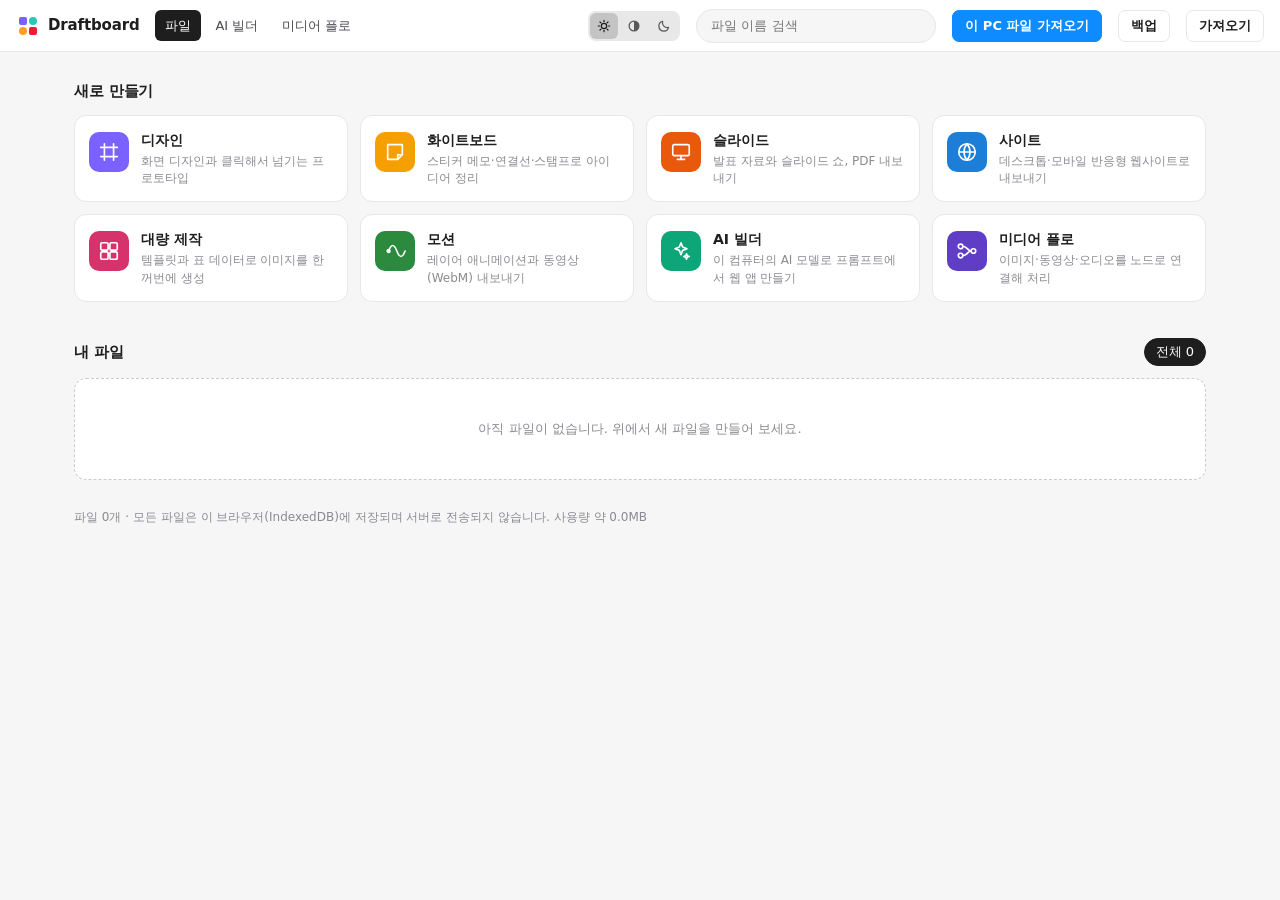
==== commit 5ffccd47: "Move files between addresses, back up all files, serve without stale cache - The file list can back " ====
--- a/editor.html
+++ b/editor.html
@@ -5,8 +5,8 @@
   <meta name="viewport" content="width=device-width, initial-scale=1">
   <title>Draftboard</title>
   <link rel="icon" href="favicon.svg" type="image/svg+xml">
-  <script src="theme.js"></script>
-  <link rel="stylesheet" href="styles.css">
+  <script src="theme.js?v=20261024"></script>
+  <link rel="stylesheet" href="styles.css?v=20261024">
 </head>
 <body>
   <header id="topbar">
@@ -64,15 +64,15 @@
   <input type="file" id="image-input" accept="image/*" multiple hidden>
   <div id="print-root"></div>
 
-  <script src="scene.js"></script>
-  <script src="motion.js"></script>
-  <script src="codegen.js"></script>
-  <script src="store.js"></script>
-  <script src="zip.js"></script>
-  <script src="editor-core.js"></script>
-  <script src="editor-input.js"></script>
-  <script src="editor-panels.js"></script>
-  <script src="editor-present.js"></script>
-  <script src="editor-extra.js"></script>
+  <script src="scene.js?v=20261024"></script>
+  <script src="motion.js?v=20261024"></script>
+  <script src="codegen.js?v=20261024"></script>
+  <script src="store.js?v=20261024"></script>
+  <script src="zip.js?v=20261024"></script>
+  <script src="editor-core.js?v=20261024"></script>
+  <script src="editor-input.js?v=20261024"></script>
+  <script src="editor-panels.js?v=20261024"></script>
+  <script src="editor-present.js?v=20261024"></script>
+  <script src="editor-extra.js?v=20261024"></script>
 </body>
 </html>
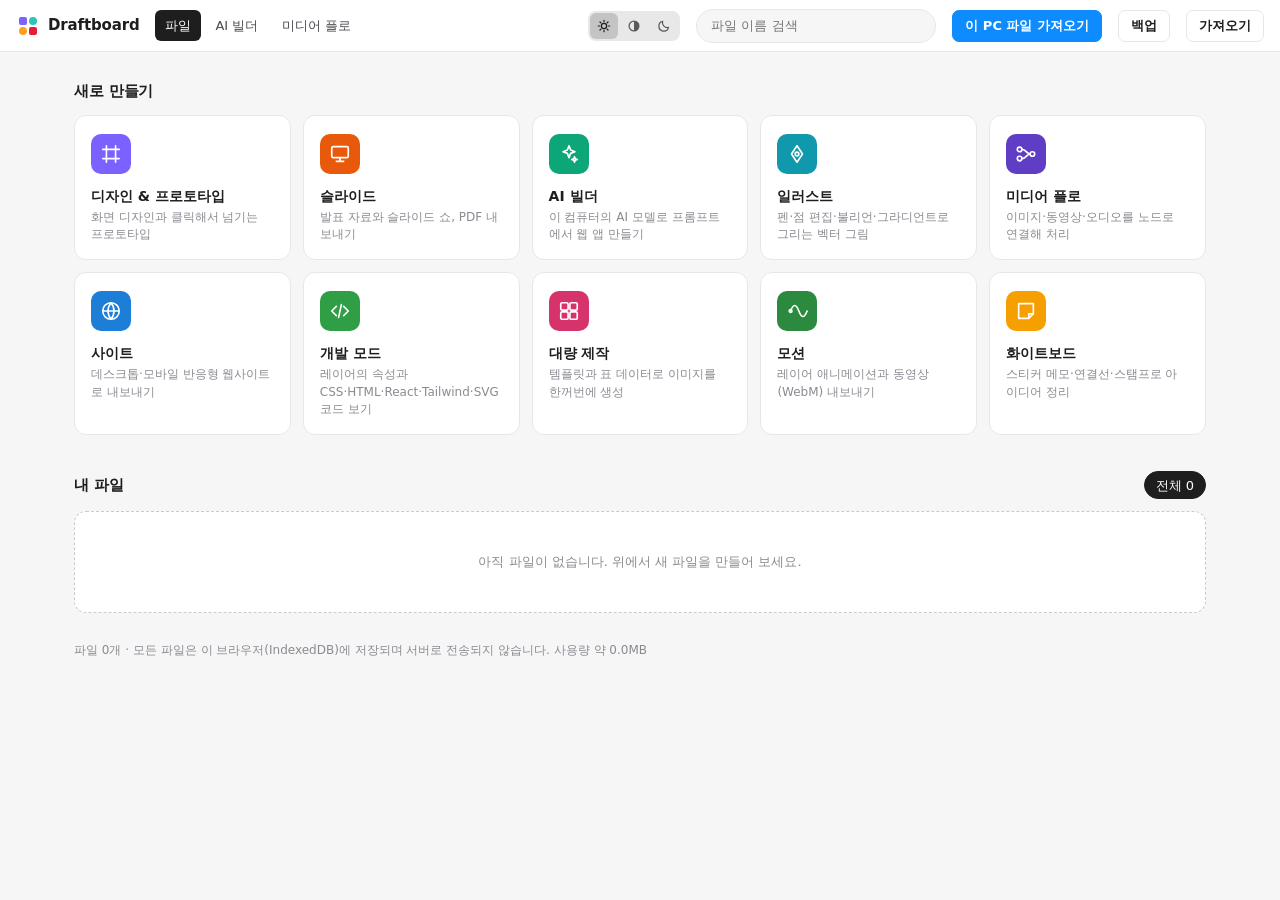
==== commit b2a5241f: "Show all ten modules on the file list, add illustration files and a dev mode entry - The file list n" ====
--- a/editor.html
+++ b/editor.html
@@ -5,8 +5,8 @@
   <meta name="viewport" content="width=device-width, initial-scale=1">
   <title>Draftboard</title>
   <link rel="icon" href="favicon.svg" type="image/svg+xml">
-  <script src="theme.js?v=20261024"></script>
-  <link rel="stylesheet" href="styles.css?v=20261024">
+  <script src="theme.js?v=20261024c"></script>
+  <link rel="stylesheet" href="styles.css?v=20261024c">
 </head>
 <body>
   <header id="topbar">
@@ -64,15 +64,15 @@
   <input type="file" id="image-input" accept="image/*" multiple hidden>
   <div id="print-root"></div>
 
-  <script src="scene.js?v=20261024"></script>
-  <script src="motion.js?v=20261024"></script>
-  <script src="codegen.js?v=20261024"></script>
-  <script src="store.js?v=20261024"></script>
-  <script src="zip.js?v=20261024"></script>
-  <script src="editor-core.js?v=20261024"></script>
-  <script src="editor-input.js?v=20261024"></script>
-  <script src="editor-panels.js?v=20261024"></script>
-  <script src="editor-present.js?v=20261024"></script>
-  <script src="editor-extra.js?v=20261024"></script>
+  <script src="scene.js?v=20261024c"></script>
+  <script src="motion.js?v=20261024c"></script>
+  <script src="codegen.js?v=20261024c"></script>
+  <script src="store.js?v=20261024c"></script>
+  <script src="zip.js?v=20261024c"></script>
+  <script src="editor-core.js?v=20261024c"></script>
+  <script src="editor-input.js?v=20261024c"></script>
+  <script src="editor-panels.js?v=20261024c"></script>
+  <script src="editor-present.js?v=20261024c"></script>
+  <script src="editor-extra.js?v=20261024c"></script>
 </body>
 </html>
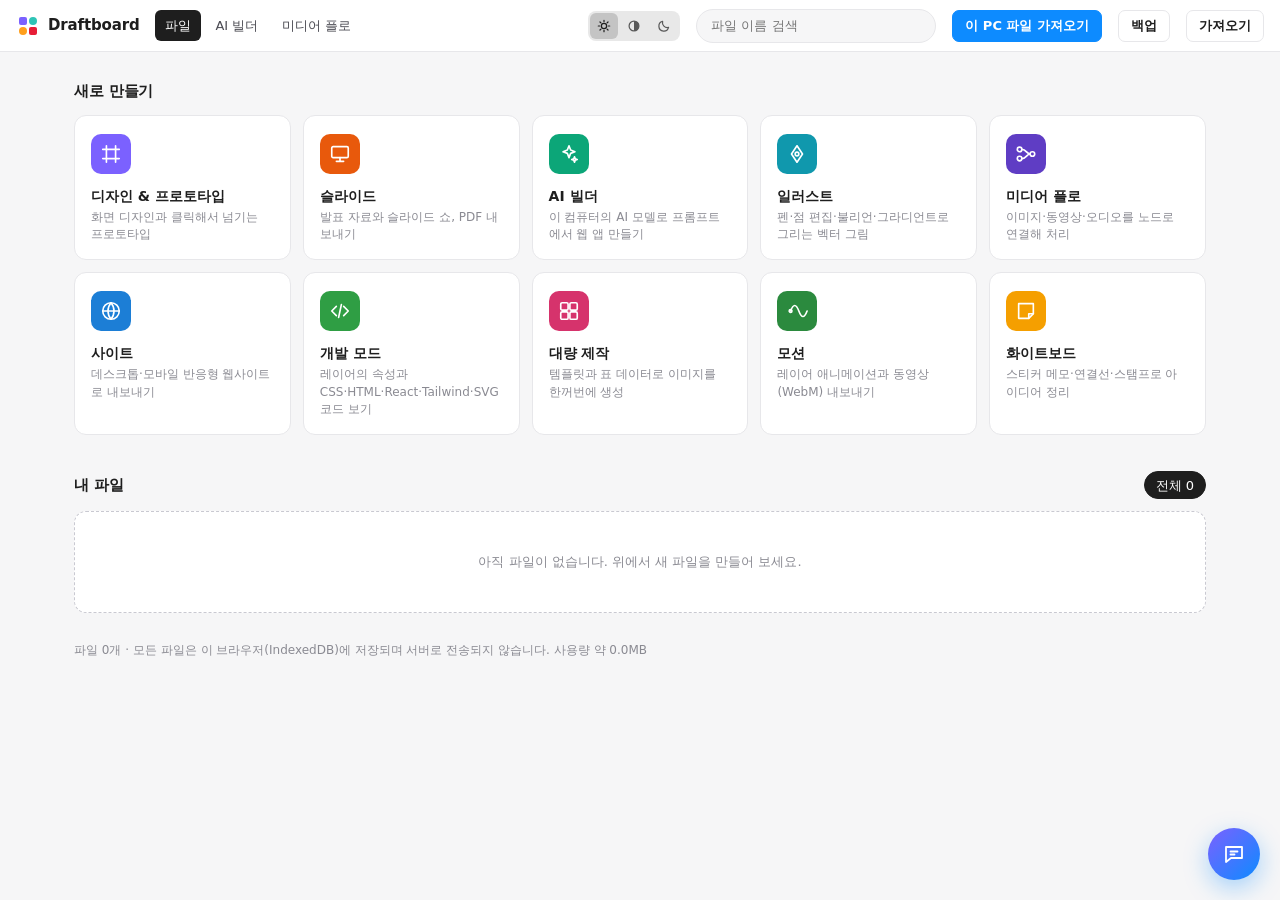
==== commit e4986499: "Add a helper chatbot to every page - chat.js adds a "도우미" button to the home page, file list, editor" ====
--- a/editor.html
+++ b/editor.html
@@ -5,8 +5,8 @@
   <meta name="viewport" content="width=device-width, initial-scale=1">
   <title>Draftboard</title>
   <link rel="icon" href="favicon.svg" type="image/svg+xml">
-  <script src="theme.js?v=20261024c"></script>
-  <link rel="stylesheet" href="styles.css?v=20261024c">
+  <script src="theme.js?v=20261024d"></script>
+  <link rel="stylesheet" href="styles.css?v=20261024d">
 </head>
 <body>
   <header id="topbar">
@@ -64,15 +64,17 @@
   <input type="file" id="image-input" accept="image/*" multiple hidden>
   <div id="print-root"></div>
 
-  <script src="scene.js?v=20261024c"></script>
-  <script src="motion.js?v=20261024c"></script>
-  <script src="codegen.js?v=20261024c"></script>
-  <script src="store.js?v=20261024c"></script>
-  <script src="zip.js?v=20261024c"></script>
-  <script src="editor-core.js?v=20261024c"></script>
-  <script src="editor-input.js?v=20261024c"></script>
-  <script src="editor-panels.js?v=20261024c"></script>
-  <script src="editor-present.js?v=20261024c"></script>
-  <script src="editor-extra.js?v=20261024c"></script>
+  <script src="scene.js?v=20261024d"></script>
+  <script src="motion.js?v=20261024d"></script>
+  <script src="codegen.js?v=20261024d"></script>
+  <script src="store.js?v=20261024d"></script>
+  <script src="zip.js?v=20261024d"></script>
+  <script src="editor-core.js?v=20261024d"></script>
+  <script src="editor-input.js?v=20261024d"></script>
+  <script src="editor-panels.js?v=20261024d"></script>
+  <script src="editor-present.js?v=20261024d"></script>
+  <script src="editor-extra.js?v=20261024d"></script>
+  <script src="ai.js?v=20261024d"></script>
+  <script src="chat.js?v=20261024d"></script>
 </body>
 </html>
--- a/styles.css
+++ b/styles.css
@@ -80,7 +80,7 @@
 * { box-sizing: border-box; }
 [hidden] { display: none !important; }
 html, body { margin: 0; height: 100%; overflow: hidden; }
-body { font: 12px/1.4 var(--font); color: var(--text); background: var(--panel); user-select: none; }
+body { font: 12px/1.4 var(--font); color: var(--text); background: var(--panel); user-select: none; --chat-right: 280px; --chat-bottom: 16px; }
 button { font: inherit; color: inherit; background: none; border: 0; cursor: pointer; padding: 0; }
 input, select, textarea { font: inherit; color: inherit; }
 a { color: inherit; }
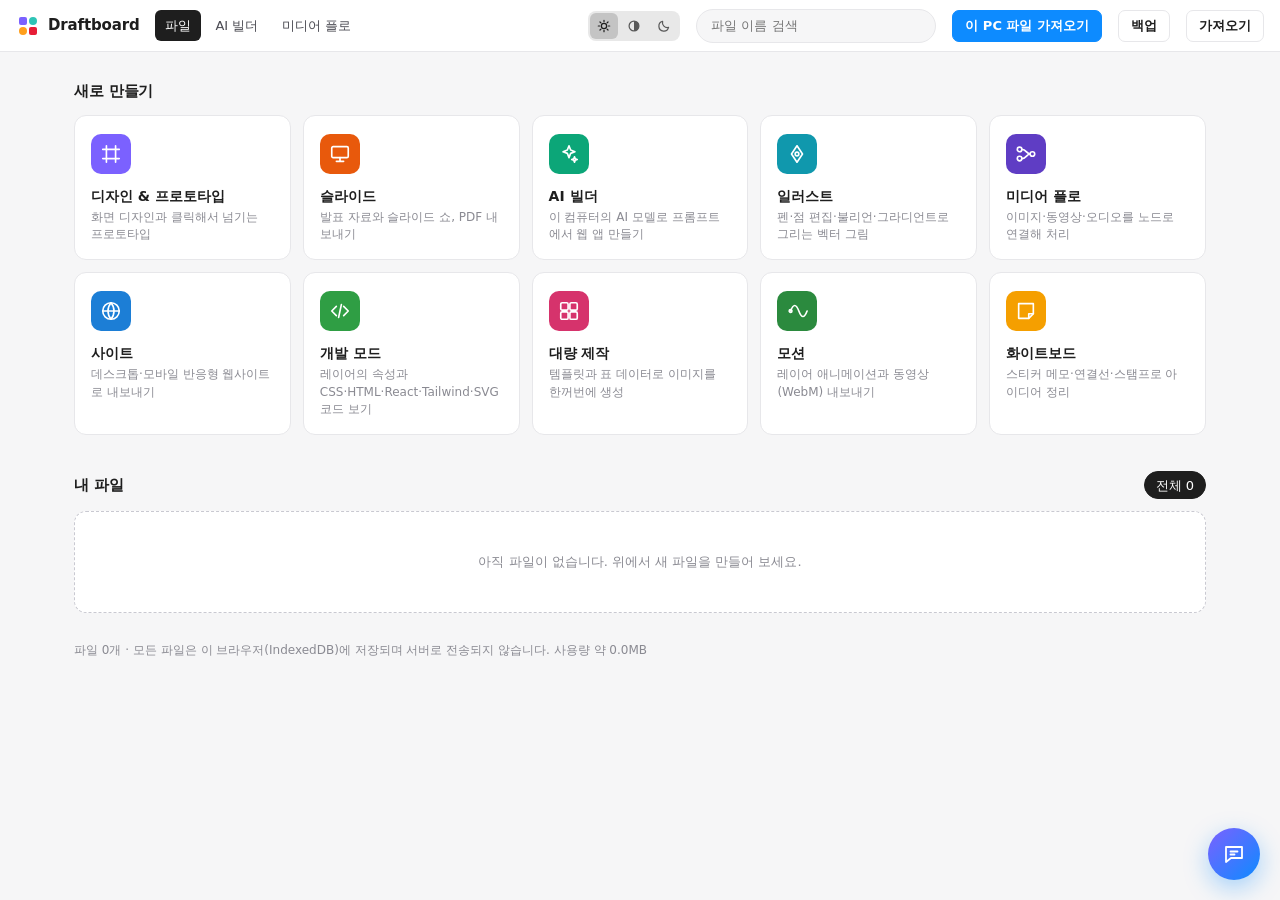
==== commit 3025fa61: "Make the helper's AI answers more accurate - Help topics for slides and the pen tool are split into " ====
--- a/editor.html
+++ b/editor.html
@@ -5,8 +5,8 @@
   <meta name="viewport" content="width=device-width, initial-scale=1">
   <title>Draftboard</title>
   <link rel="icon" href="favicon.svg" type="image/svg+xml">
-  <script src="theme.js?v=20261024d"></script>
-  <link rel="stylesheet" href="styles.css?v=20261024d">
+  <script src="theme.js?v=20261024e"></script>
+  <link rel="stylesheet" href="styles.css?v=20261024e">
 </head>
 <body>
   <header id="topbar">
@@ -64,17 +64,17 @@
   <input type="file" id="image-input" accept="image/*" multiple hidden>
   <div id="print-root"></div>
 
-  <script src="scene.js?v=20261024d"></script>
-  <script src="motion.js?v=20261024d"></script>
-  <script src="codegen.js?v=20261024d"></script>
-  <script src="store.js?v=20261024d"></script>
-  <script src="zip.js?v=20261024d"></script>
-  <script src="editor-core.js?v=20261024d"></script>
-  <script src="editor-input.js?v=20261024d"></script>
-  <script src="editor-panels.js?v=20261024d"></script>
-  <script src="editor-present.js?v=20261024d"></script>
-  <script src="editor-extra.js?v=20261024d"></script>
-  <script src="ai.js?v=20261024d"></script>
-  <script src="chat.js?v=20261024d"></script>
+  <script src="scene.js?v=20261024e"></script>
+  <script src="motion.js?v=20261024e"></script>
+  <script src="codegen.js?v=20261024e"></script>
+  <script src="store.js?v=20261024e"></script>
+  <script src="zip.js?v=20261024e"></script>
+  <script src="editor-core.js?v=20261024e"></script>
+  <script src="editor-input.js?v=20261024e"></script>
+  <script src="editor-panels.js?v=20261024e"></script>
+  <script src="editor-present.js?v=20261024e"></script>
+  <script src="editor-extra.js?v=20261024e"></script>
+  <script src="ai.js?v=20261024e"></script>
+  <script src="chat.js?v=20261024e"></script>
 </body>
 </html>
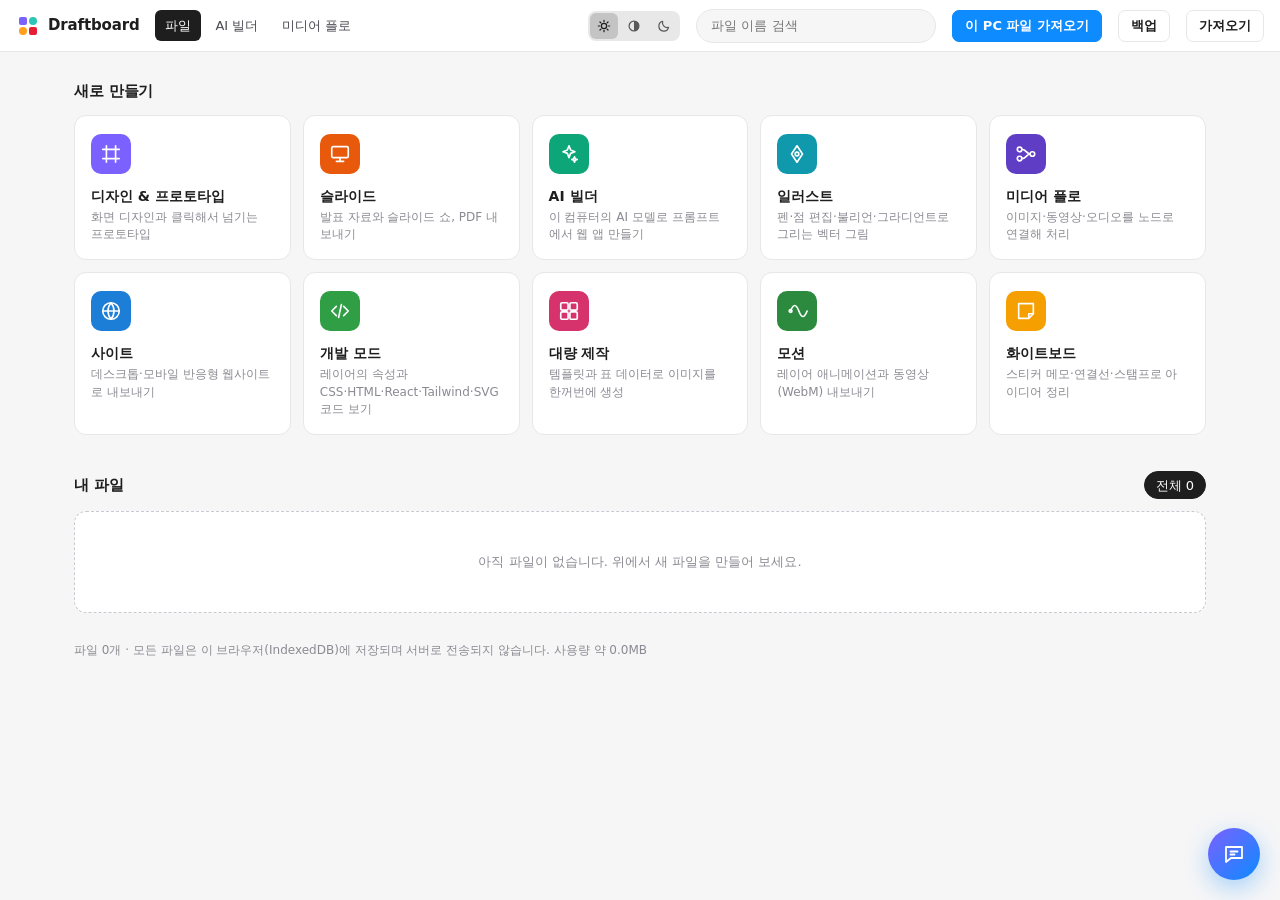
==== commit 89bccf9a: "Add a maximize button to the helper The helper can now fill the window from a header button or a dou" ====
--- a/editor.html
+++ b/editor.html
@@ -5,8 +5,8 @@
   <meta name="viewport" content="width=device-width, initial-scale=1">
   <title>Draftboard</title>
   <link rel="icon" href="favicon.svg" type="image/svg+xml">
-  <script src="theme.js?v=20261024e"></script>
-  <link rel="stylesheet" href="styles.css?v=20261024e">
+  <script src="theme.js?v=20261024f"></script>
+  <link rel="stylesheet" href="styles.css?v=20261024f">
 </head>
 <body>
   <header id="topbar">
@@ -64,17 +64,17 @@
   <input type="file" id="image-input" accept="image/*" multiple hidden>
   <div id="print-root"></div>
 
-  <script src="scene.js?v=20261024e"></script>
-  <script src="motion.js?v=20261024e"></script>
-  <script src="codegen.js?v=20261024e"></script>
-  <script src="store.js?v=20261024e"></script>
-  <script src="zip.js?v=20261024e"></script>
-  <script src="editor-core.js?v=20261024e"></script>
-  <script src="editor-input.js?v=20261024e"></script>
-  <script src="editor-panels.js?v=20261024e"></script>
-  <script src="editor-present.js?v=20261024e"></script>
-  <script src="editor-extra.js?v=20261024e"></script>
-  <script src="ai.js?v=20261024e"></script>
-  <script src="chat.js?v=20261024e"></script>
+  <script src="scene.js?v=20261024f"></script>
+  <script src="motion.js?v=20261024f"></script>
+  <script src="codegen.js?v=20261024f"></script>
+  <script src="store.js?v=20261024f"></script>
+  <script src="zip.js?v=20261024f"></script>
+  <script src="editor-core.js?v=20261024f"></script>
+  <script src="editor-input.js?v=20261024f"></script>
+  <script src="editor-panels.js?v=20261024f"></script>
+  <script src="editor-present.js?v=20261024f"></script>
+  <script src="editor-extra.js?v=20261024f"></script>
+  <script src="ai.js?v=20261024f"></script>
+  <script src="chat.js?v=20261024f"></script>
 </body>
 </html>
